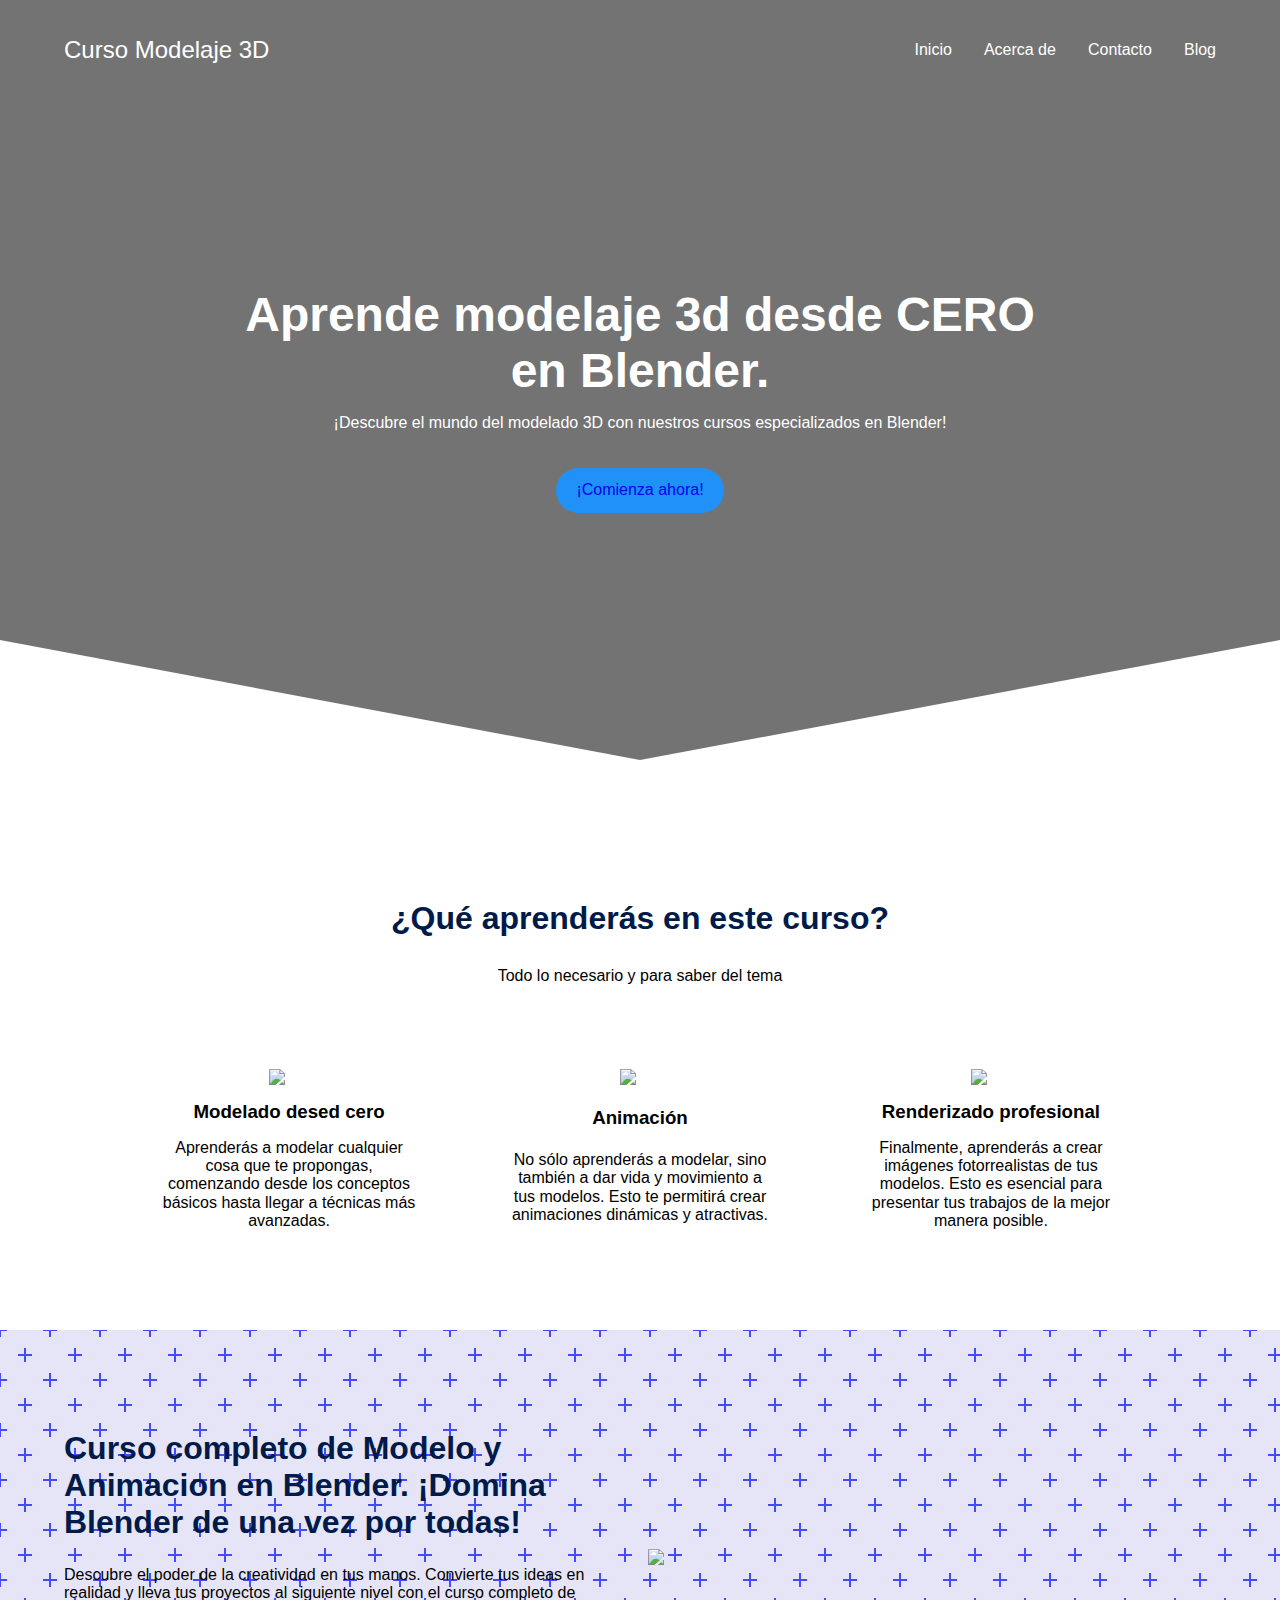
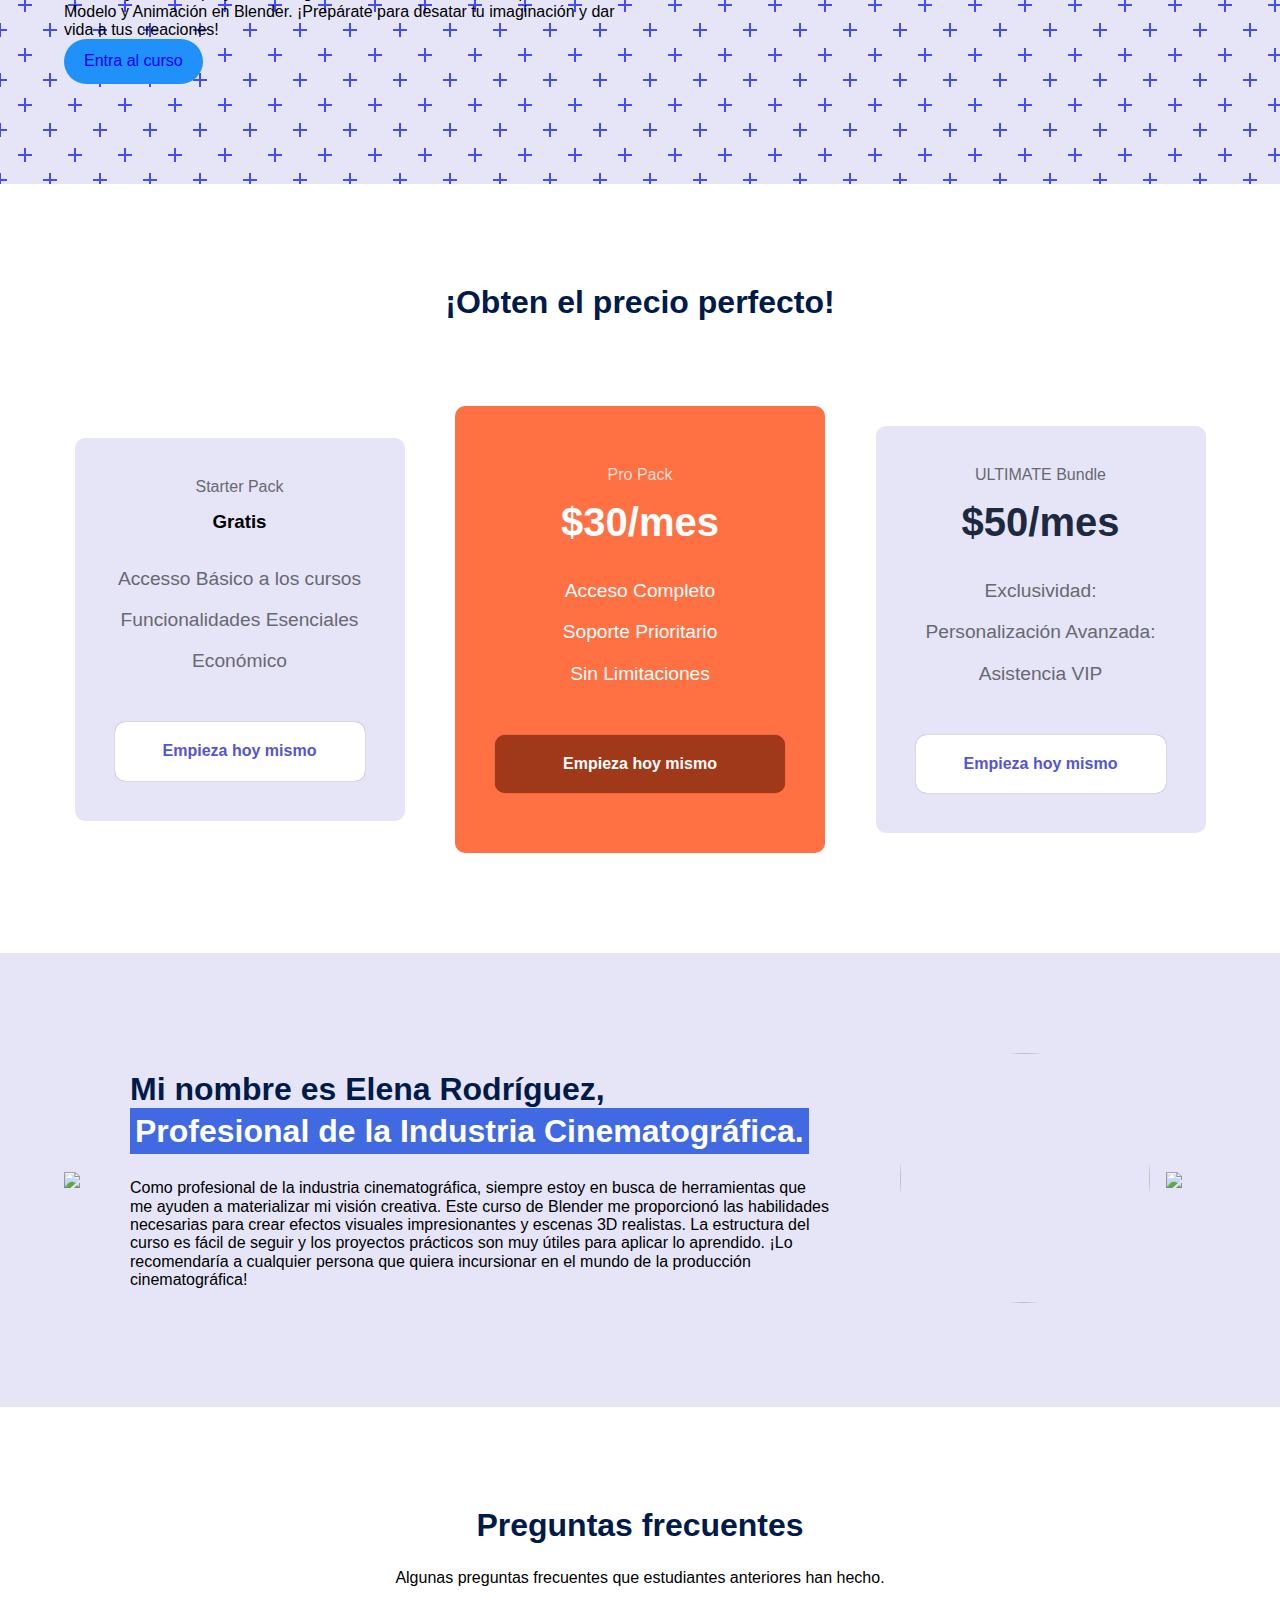
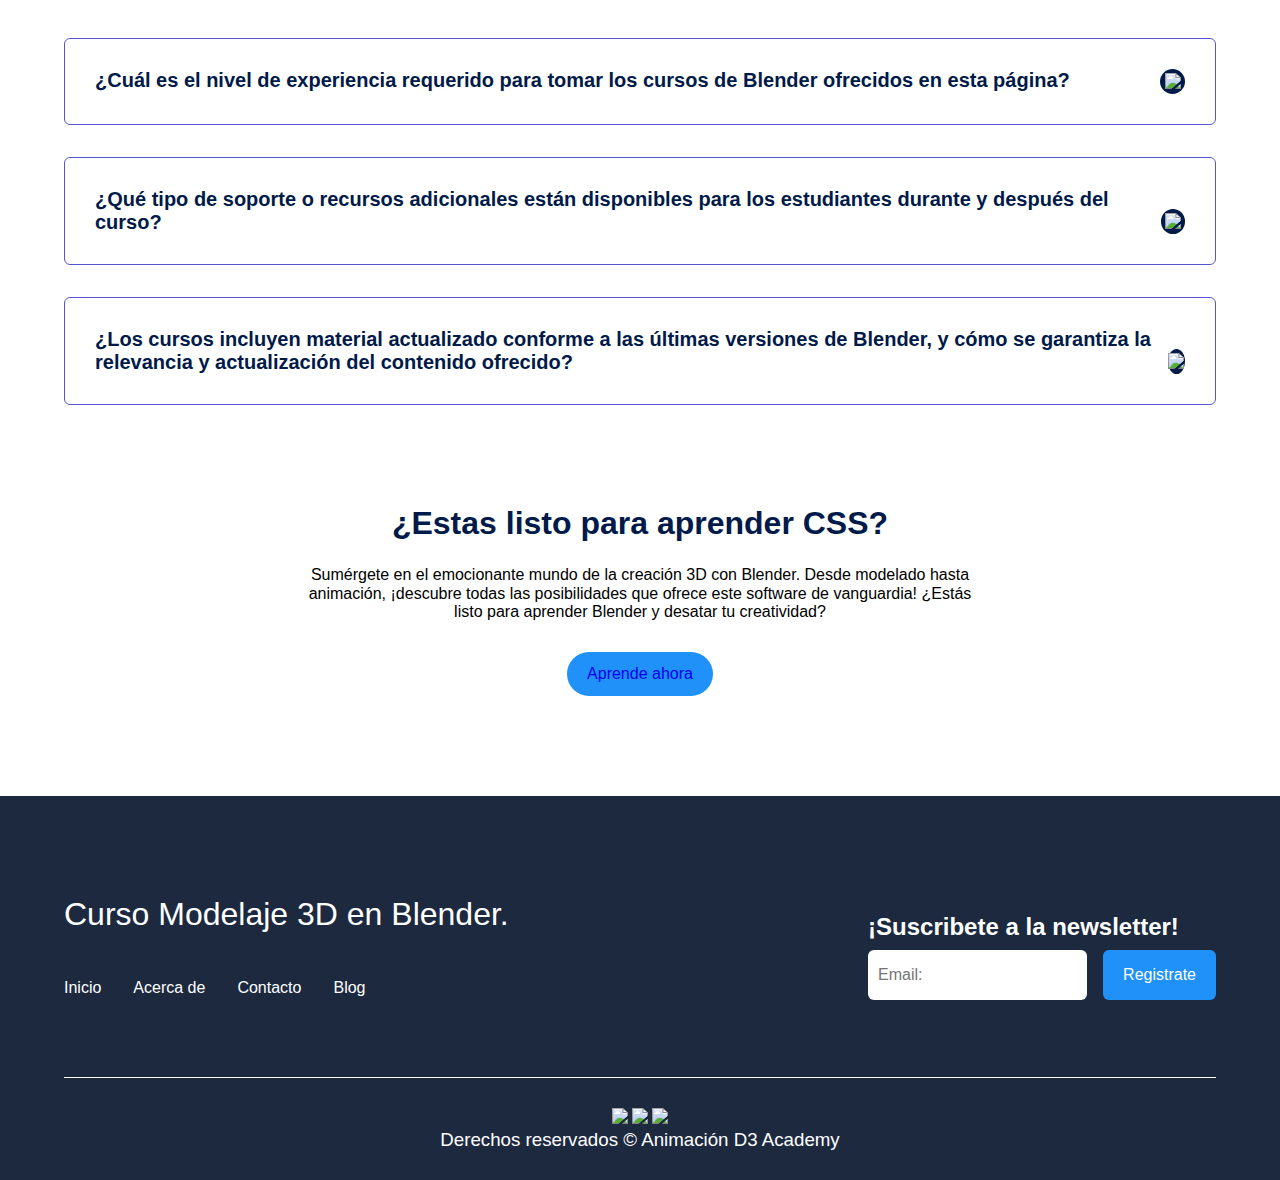
==== index.html @ c4498d9e "Creación de archivos, HTML, Css, Js." ====
<!DOCTYPE html>
<html lang="en">
  <head>
    <meta charset="UTF-8" />
    <meta name="viewport" content="width=device-width, initial-scale=1.0" />
    <title>AD3Academy</title>
    <style>
      @import url("https://fonts.googleapis.com/css2?family=Poppins:wght@300;400;600;700&display=swap");
    </style>
    <link rel="stylesheet" href="./styles/normalize.css" />
    <link rel="stylesheet" href="./styles/styles.css" />
    <link rel="icon" href="/images/icon.ico">
  </head>
  <body>
    <header class="hero">
      <nav class="nav container">
        <div class="nav__logo">
          <h2 class="nav__title">Curso Modelaje 3D</h2>
        </div>

        <ul class="nav__link nav__link--menu">
          <li class="nav__items">
            <a href="#" class="nav__links">Inicio</a>
          </li>
          <li class="nav__items">
            <a href="/WIP.html" class="nav__links">Acerca de</a>
          </li>
          <li class="nav__items">
            <a href="/WIP.html" class="nav__links">Contacto</a>
          </li>
          <li class="nav__items">
            <a href="/WIP.html" class="nav__links">Blog</a>
          </li>

          <img src="./images/close.svg" class="nav__close" />
        </ul>

        <div class="nav__menu">
          <img src="./images/menu.svg" class="nav__img" />
        </div>
      </nav>

      <section class="hero__container container">
        <h1 class="hero__title">Aprende modelaje 3d desde CERO en Blender.</h1>
        <p class="hero__paragraph">
          ¡Descubre el mundo del modelado 3D con nuestros cursos especializados
          en Blender!
        </p>
        <a href="#" class="cta">¡Comienza ahora!</a>
      </section>
    </header>

    <main>
      <section class="container about">
        <h2 class="subtitle">¿Qué aprenderás en este curso?</h2>
        <p class="about__paragraph">Todo lo necesario y para saber del tema</p>

        <div class="about__main">
          <article class="about__icons">
            <img src="./images/Model.svg" class="about__icon" />
            <h3 class="about__title">Modelado desed cero</h3>
            <p class="about__paragrah">
              Aprenderás a modelar cualquier cosa que te propongas, comenzando
              desde los conceptos básicos hasta llegar a técnicas más avanzadas.
            </p>
          </article>

          <article class="about__icons">
            <img src="./images/Animation.svg" class="about__icon" />
            <h3 class="about__title">Animación</h3>
            <p class="about__paragrah">
              No sólo aprenderás a modelar, sino también a dar vida y movimiento
              a tus modelos. Esto te permitirá crear animaciones dinámicas y
              atractivas.
            </p>
          </article>

          <article class="about__icons">
            <img src="./images/CameraMovie.svg" class="about__icon" />
            <h3 class="about__title">Renderizado profesional</h3>
            <p class="about__paragrah">
              Finalmente, aprenderás a crear imágenes fotorrealistas de tus
              modelos. Esto es esencial para presentar tus trabajos de la mejor
              manera posible.
            </p>
          </article>
        </div>
      </section>

      <section class="knowledge">
        <div class="knowledge__container container">
          <div class="knowledege__texts">
            <h2 class="subtitle">
              Curso completo de Modelo y Animacion en Blender. ¡Domina Blender
              de una vez por todas!
            </h2>
            <p class="knowledge__paragraph">
              Descubre el poder de la creatividad en tus manos. Convierte tus
              ideas en realidad y lleva tus proyectos al siguiente nivel con el
              curso completo de Modelo y Animación en Blender. ¡Prepárate para
              desatar tu imaginación y dar vida a tus creaciones!
            </p>
            <a href="#" class="cta">Entra al curso</a>
          </div>

          <figure class="knowledge__picture">
            <img src="./images/macbook.jpg" class="knowledge__img" />
          </figure>
        </div>
      </section>

      <section class="price container">
        <h2 class="subtitle">¡Obten el precio perfecto!</h2>

        <div class="price__table">
          <div class="price__element">
            <p class="price__name">Starter Pack</p>
            <h3 class="plan__price">Gratis</h3>

            <div class="price__items">
              <p class="price__features">Accesso Básico a los cursos</p>
              <p class="price__features">Funcionalidades Esenciales</p>
              <p class="price__features">Económico</p>
            </div>

            <a href="/cursos.html" class="price__cta">Empieza hoy mismo</a>
          </div>

          <div class="price__element price__element--best">
            <p class="price__name">Pro Pack</p>
            <h3 class="price__price">$30/mes</h3>

            <div class="price__items">
              <p class="price__features">Acceso Completo</p>
              <p class="price__features">Soporte Prioritario</p>
              <p class="price__features">Sin Limitaciones</p>
            </div>

            <a href="/cursos.html" class="price__cta">Empieza hoy mismo</a>
          </div>

          <div class="price__element">
            <p class="price__name">ULTIMATE Bundle</p>
            <h3 class="price__price">$50/mes</h3>

            <div class="price__items">
              <p class="price__features">Exclusividad:</p>
              <p class="price__features">Personalización Avanzada:</p>
              <p class="price__features">Asistencia VIP</p>
            </div>

            <a href="/cursos.html" class="price__cta">Empieza hoy mismo</a>
          </div>
        </div>
      </section>

      <section class="testimony">
        <div class="testimony__container container">
          <img
            src="./images/leftarrow.svg"
            class="testimony__arrow"
            id="before"
          />

          <section class="testimony__body testimony__body--show" data-id="1">
            <div class="testimony__texts">
              <h2 class="subtitle">
                Mi nombre es Elena Rodríguez,
                <span class="testimony__course"
                  >Profesional de la Industria Cinematográfica.</span
                >
              </h2>
              <p class="testimony__review">
                Como profesional de la industria cinematográfica, siempre estoy
                en busca de herramientas que me ayuden a materializar mi visión
                creativa. Este curso de Blender me proporcionó las habilidades
                necesarias para crear efectos visuales impresionantes y escenas
                3D realistas. La estructura del curso es fácil de seguir y los
                proyectos prácticos son muy útiles para aplicar lo aprendido.
                ¡Lo recomendaría a cualquier persona que quiera incursionar en
                el mundo de la producción cinematográfica!
              </p>
            </div>

            <figure class="testimony__picture">
              <img src="./images/face.jpg" class="testimony__img" />
            </figure>
          </section>

          <section class="testimony__body" data-id="2">
            <div class="testimony__texts">
              <h2 class="subtitle">
                Mi nombre es Alejandra Perez,
                <span class="testimony__course"
                  >Diseñadora Gráfica Freelance.</span
                >
              </h2>
              <p class="testimony__review">
                El curso de Blender me permitió ampliar mis habilidades en
                diseño 3D de una manera práctica y efectiva. Ahora puedo crear
                modelos y animaciones impresionantes para mis proyectos, lo cual
                ha elevado significativamente el valor de mi trabajo. ¡Altamente
                recomendado!
              </p>
            </div>

            <figure class="testimony__picture">
              <img src="./images/face2.jpg" class="testimony__img" />
            </figure>
          </section>

          <section class="testimony__body" data-id="3">
            <div class="testimony__texts">
              <h2 class="subtitle">
                Mi nombre es Juan García,
                <span class="testimony__course"
                  >Estudiante de Ingeniería en Informática.</span
                >
              </h2>
              <p class="testimony__review">
                Como estudiante de informática, siempre he estado interesado en
                la animación y el modelado 3D. Este curso de Blender no solo me
                proporcionó una comprensión sólida de los fundamentos, sino que
                también me dio las habilidades necesarias para llevar mis
                proyectos personales al siguiente nivel. ¡Excelente instructor y
                contenido de calidad!
              </p>
            </div>

            <figure class="testimony__picture">
              <img src="./images/face3.jpg" class="testimony__img" />
            </figure>
          </section>

          <section class="testimony__body" data-id="4">
            <div class="testimony__texts">
              <h2 class="subtitle">
                Mi nombre es Carlos Sánchez,
                <span class="testimony__course">Artista de Videojuegos.</span>
              </h2>
              <p class="testimony__review">
                Como artista de videojuegos, siempre estoy buscando mejorar mis
                habilidades en modelado y animación 3D. Este curso de Blender
                fue exactamente lo que necesitaba. Los conceptos se presentan de
                manera clara y concisa, y los ejercicios prácticos son
                desafiantes pero muy gratificantes. Gracias a este curso, ahora
                puedo crear personajes y escenarios increíbles para mis
                proyectos de juegos. ¡Lo recomiendo a cualquier persona
                interesada en la creación de juegos!
              </p>
            </div>

            <figure class="testimony__picture">
              <img src="./images/face4.jpg" class="testimony__img" />
            </figure>
          </section>

          <img
            src="./images/rightarrow.svg"
            class="testimony__arrow"
            id="next"
          />
        </div>
      </section>
    </main>

    <section class="questions container">
      <h2 class="subtitle">Preguntas frecuentes</h2>
      <p class="questions__paragraph">
        Algunas preguntas frecuentes que estudiantes anteriores han hecho.
      </p>

      <section class="questions__container">
        <article class="questions__padding">
          <div class="questions__answer">
            <h3 class="questions__title">
              ¿Cuál es el nivel de experiencia requerido para tomar los cursos
              de Blender ofrecidos en esta página?
              <span class="questions__arrow">
                <img src="./images/arrow.svg" class="questions__img" />
              </span>
            </h3>

            <p class="questions__show">
              Nuestros cursos están diseñados para adaptarse a una amplia gama
              de niveles de experiencia, desde principiantes hasta usuarios
              avanzados. Ofrecemos contenido estructurado que comienza desde lo
              básico y avanza gradualmente hacia técnicas más avanzadas. ¡No
              importa si eres nuevo en Blender o ya tienes experiencia, hay algo
              para todos!
            </p>
          </div>
        </article>

        <article class="questions__padding">
          <div class="questions__answer">
            <h3 class="questions__title">
              ¿Qué tipo de soporte o recursos adicionales están disponibles para
              los estudiantes durante y después del curso?
              <span class="questions__arrow">
                <img src="./images/arrow.svg" class="questions__img" />
              </span>
            </h3>

            <p class="questions__show">
              Ofrecemos un conjunto completo de recursos de apoyo para nuestros
              estudiantes. Esto incluye acceso a una comunidad en línea donde
              puedes interactuar con otros estudiantes y profesores, sesiones de
              preguntas y respuestas en vivo, así como materiales
              complementarios, tutoriales y documentación. Además, nuestro
              equipo de soporte está disponible para responder a cualquier
              pregunta que puedas tener durante y después del curso.
            </p>
          </div>
        </article>

        <article class="questions__padding">
          <div class="questions__answer">
            <h3 class="questions__title">
              ¿Los cursos incluyen material actualizado conforme a las últimas
              versiones de Blender, y cómo se garantiza la relevancia y
              actualización del contenido ofrecido?
              <span class="questions__arrow">
                <img src="./images/arrow.svg" class="questions__img" />
              </span>
            </h3>

            <p class="questions__show">
              Sí, nos esforzamos por mantener todo nuestro contenido actualizado
              con las últimas versiones de Blender. Nuestros instructores están
              constantemente revisando y actualizando el material para
              garantizar que esté al día y sea relevante. Además, ofrecemos
              acceso a actualizaciones periódicas y contenido adicional para
              mantenernos al día con los cambios en el software y las nuevas
              técnicas que surgen en el mundo de la animación y el modelado en
              3D.
            </p>
          </div>
        </article>
      </section>

      <section class="questions__offer">
        <h2 class="subtitle">¿Estas listo para aprender CSS?</h2>
        <p class="questions__copy">
          Sumérgete en el emocionante mundo de la creación 3D con Blender. Desde
          modelado hasta animación, ¡descubre todas las posibilidades que ofrece
          este software de vanguardia! ¿Estás listo para aprender Blender y
          desatar tu creatividad?
        </p>
        <a href="#" class="cta">Aprende ahora</a>
      </section>
    </section>

    <footer class="footer">
      <section class="footer__container container">
        <nav class="nav nav--footer">
          <h2 class="footer__title">Curso Modelaje 3D en Blender.</h2>

          <ul class="nav__link nav__link--footer">
            <li class="nav__items">
              <a href="#" class="nav__links">Inicio</a>
            </li>
            <li class="nav__items">
              <a href="#" class="nav__links">Acerca de</a>
            </li>
            <li class="nav__items">
              <a href="#" class="nav__links">Contacto</a>
            </li>
            <li class="nav__items">
              <a href="#" class="nav__links">Blog</a>
            </li>
          </ul>
        </nav>

        <form
          class="footer__form"
          action="https://formspree.io/f/mknkkrkj"
          method="POST"
        >
          <h2 class="footer__newsletter">¡Suscribete a la newsletter!</h2>
          <div class="footer__inputs">
            <input
              type="email"
              placeholder="Email:"
              class="footer__input"
              name="_replyto"
            />
            <input type="submit" value="Registrate" class="footer__submit" />
          </div>
        </form>
      </section>

      <section class="footer__copy container">
        <div class="footer__social">
          <a href="#" class="footer__icons"
            ><img src="./images/facebook.svg" class="footer__img"
          /></a>
          <a href="#" class="footer__icons"
            ><img src="./images/twitter.svg" class="footer__img"
          /></a>
          <a href="#" class="footer__icons"
            ><img src="./images/youtube.svg" class="footer__img"
          /></a>
        </div>

        <h3 class="footer__copyright">
          Derechos reservados &copy; Animación D3 Academy
        </h3>
      </section>
    </footer>
    <script src="/script.js"></script>
  </body>
</html>
---- styles/styles.css ----
:root {
  /*Se crea root para que se pueda acceder con todos los parametros*/
  --padding-container: 100px 0;
  --color-title: #001a49;
}

body {
  font-family: "Poopins", sans-serif;
}

.container {
  width: 90%;
  max-width: 1200px;
  margin: 0 auto;
  overflow: hidden;
  padding: var(--padding-container);
}

.hero {
  width: 100%;
  height: 100vh;
  min-height: 600px;
  max-height: 800px;
  position: relative;
  display: grid;
  grid-template-rows: 100px 1fr;
  color: #fff;
}

.hero::before {
  content: "";
  top: 0;
  left: 0;
  position: absolute;
  width: 100%;
  height: 100%;
  background-image: linear-gradient(180deg, #0000008c 0%, #0000008c 100%),
    url("../images/background.png");
  background-size: cover;
  clip-path: polygon(0 0, 100% 0, 100% 80%, 50% 95%, 0 80%);
  z-index: -1;
}

/* Nav */
.nav {
  --padding-container: 0;
  height: 100%;
  display: flex;
  align-items: center;
}

.nav__title {
  font-weight: 300;
}

.nav__items {
  list-style: none;
}
.nav__link {
  margin-left: auto;
  padding: 0;
  display: grid;
  grid-auto-flow: column;
  grid-auto-columns: max-content;
  gap: 2em;
}

.nav__links {
  color: #fff;
  text-decoration: none;
}

.nav__menu {
  margin-left: auto;
  cursor: pointer;
  display: none;
}

.nav__img {
  display: block;
  width: 30px;
}

.nav__close {
  display: var(--show, none);
}

/* Hero container */

.hero__container {
  max-width: 800px;
  --padding-container: 0;
  display: grid;
  grid-auto-rows: max-content;
  align-content: center;
  gap: 1em;
  padding-bottom: 100px;
  text-align: center;
}

.hero__title {
  font-size: 3rem;
}

.hero__paragraph {
  margin-bottom: 20px;
}

.cta {
  display: inline-block;
  background-color: #2091f9;
  justify-self: center;
  columns: #fff;
  text-decoration: none;
  padding: 13px 20px;
  border-radius: 30px;
}

/* About */
.about {
  text-align: center;
}

.subtitle {
  color: var(--color-title);
  font-size: 2rem;
  margin-bottom: 25px;
}

.about__paragraph {
  line-height: 1.7;
}

.about__main {
  padding-top: 80px;
  display: grid;
  width: 90%;
  margin: 0 auto;
  gap: 1em;
  overflow: hidden;
  grid-template-columns: repeat(auto-fit, minmax(260px, auto));
}

.about__icons {
  display: grid;
  gap: 1em;
  justify-items: center;
  width: 260px;
  overflow: hidden;
  margin: 0 auto;
}

.about__icon {
  width: 40px;
}

/* Knowledge */

.knowledge {
  background-color: #5a5a66; /*Extraido de CSS Backgroud parents*/

  background: radial-gradient(
      circle,
      transparent 20%,
      #e5e5f7 20%,
      #e5e5f7 80%,
      transparent 80%,
      transparent
    ),
    radial-gradient(
        circle,
        transparent 20%,
        #e5e5f7 20%,
        #e5e5f7 80%,
        transparent 80%,
        transparent
      )
      25px 25px,
    linear-gradient(#444cf7 2px, transparent 2px) 0 -1px,
    linear-gradient(90deg, #444cf7 2px, #e5e5f7 2px) -1px 0;
  background-size: 50px 50px, 50px 50px, 25px 25px, 25px 25px;
  overflow: hidden;
}

.knowledge__container {
  display: grid;
  grid-template-columns: 1fr 1fr;
  gap: 1em;
  align-items: center;
}

.knowledge__pictures {
  max-width: 500px;
}

.knowledge__img {
  width: 100%;
  display: block;
}

/* Prices */

.price {
  text-align: center;
}

.price__table {
  padding-top: 60px;
  display: flex;
  flex-wrap: wrap;
  gap: 2.5em;
  justify-content: space-evenly;
  align-items: center;
}

.price__element {
  background-color: #e5e5f7;
  text-align: center;
  border-radius: 10px;
  width: 330px;
  padding: 40px;
  --color-plan: #696871;
  --color-price: #1d293f;
  --bg-cta: #fff;
  --color-cta: #5454d4;
  --color-items: #696871;
}

.price__element--best {
  width: 370px;
  padding: 60px 40px;
  background-color: #ff7143;
  --color-plan: rgb(255 255 255 / 75%);
  --color-price: #fff;
  --bg-cta: #9f3919;
  --color-cta: #fff;
  --color-items: #fff;
}

.price__name {
  color: var(--color-plan);
  margin-bottom: 15px;
  font-weight: 300;
}

.price__price {
  font-size: 2.5rem;
  color: var(--color-price);
}

.price__items {
  margin-top: 35px;
  display: grid;
  gap: 1em;
  font-weight: 300;
  font-size: 1.2rem;
  margin-bottom: 50px;
  color: var(--color-items);
}

.price__cta {
  display: block;
  padding: 20px 0;
  border-radius: 10px;
  text-decoration: none;
  background-color: var(--bg-cta);
  font-weight: 600;
  color: var(--color-cta);
  box-shadow: 0 0 1px rgba(0, 0, 0, 0.5);
}

/* Slider Testimony */

.testimony {
  background-color: #e5e5f7;
}

.testimony__container {
  display: grid;
  grid-template-columns: 50px 1fr 50px;
  gap: 1em;
  align-items: center;
}

.testimony__body {
  display: grid;
  grid-template-columns: 1fr max-content;
  justify-content: space-between;
  align-items: center;
  gap: 2em;
  grid-column: 2/3;
  grid-row: 1/2;
  opacity: 0;
  pointer-events: none;
}

.testimony__body--show {
  pointer-events: unset;
  opacity: 1;
  transition: opacity 1.5s ease-in-out;
}

.testimony__img {
  width: 250px;
  height: 250px;
  border-radius: 50%;
  object-fit: cover;
  object-position: 50% 30%;
}

.testimony__texts {
  max-width: 700px;
}

.testimony__course {
  background-color: royalblue;
  color: #fff;
  display: inline-block;
  padding: 5px;
}

.testimony__arrow {
  width: 90%;
  cursor: pointer;
}

.questions {
  text-align: center;
}

.questions__container {
  display: grid;
  gap: 2em;
  padding-top: 50px;
  padding-bottom: 100px;
}

.questions__padding {
  padding: 0;
  transition: padding 0.3s;
  border: 1px solid #5454d4;
  border-radius: 6px;
}

.questions__padding--add {
  padding-bottom: 30px;
}

.questions__answer {
  padding: 0 30px 0;
  overflow: hidden;
}

.questions__title {
  text-align: left;
  display: flex;
  font-size: 20px;
  padding: 30px 0 30px;
  cursor: pointer;
  color: var(--color-title);
  justify-content: space-between;
}

.questions__arrow {
  border-radius: 50%;
  background-color: var(--color-title);
  width: 25px;
  height: 25px;
  display: flex;
  justify-content: center;
  align-items: center;
  align-self: flex-end;
  margin-left: 10px;
  transition: transform 0.3s;
}

.questions__arrow--rotate {
  transform: rotate(180deg);
}

.questions__show {
  text-align: left;
  height: 0;
  transition: height 0.3s;
}

.questions__img {
  display: block;
}

.questions__copy {
  width: 60%;
  margin: 0 auto;
  margin-bottom: 30px;
}

.footer {
  background-color: #1d293f;
}

.footer__title {
  font-weight: 300;
  font-size: 2rem;
  margin-bottom: 30px;
}

.footer__title,
.footer__newsletter {
  color: #fff;
}

.footer__container {
  display: flex;
  justify-content: space-between;
  align-items: center;
  border-bottom: 1px solid #fff;
  padding-bottom: 60px;
}

.nav--footer {
  padding-bottom: 20px;
  display: grid;
  gap: 1em;
  grid-auto-flow: row;
  height: 100%;
}

.nav__link--footer {
  display: flex;
  margin: 0;
  margin-right: 20px;
  flex-wrap: wrap;
}

.footer__inputs {
  margin-top: 10px;
  display: flex;
  overflow: hidden;
}

.footer__input {
  background-color: #fff;
  height: 50px;
  display: block;
  padding-left: 10px;
  border-radius: 6px;
  font-size: 1rem;
  outline: none;
  border: none;
  margin-right: 16px;
}

.footer__submit {
  margin-left: auto;
  display: inline-block;
  height: 50px;
  padding: 0 20px;
  background-color: #2091f9;
  border: none;
  font-size: 1rem;
  color: #fff;
  border-radius: 6px;
  cursor: pointer;
}

.footer__copy {
  --padding-container: 30px 0;
  text-align: center;
  color: #fff;
}

.footer__copyright {
  font-weight: 300;
}

.footer__icons {
  margin-bottom: 10px;
}

.footer__img {
  width: 30px;
}
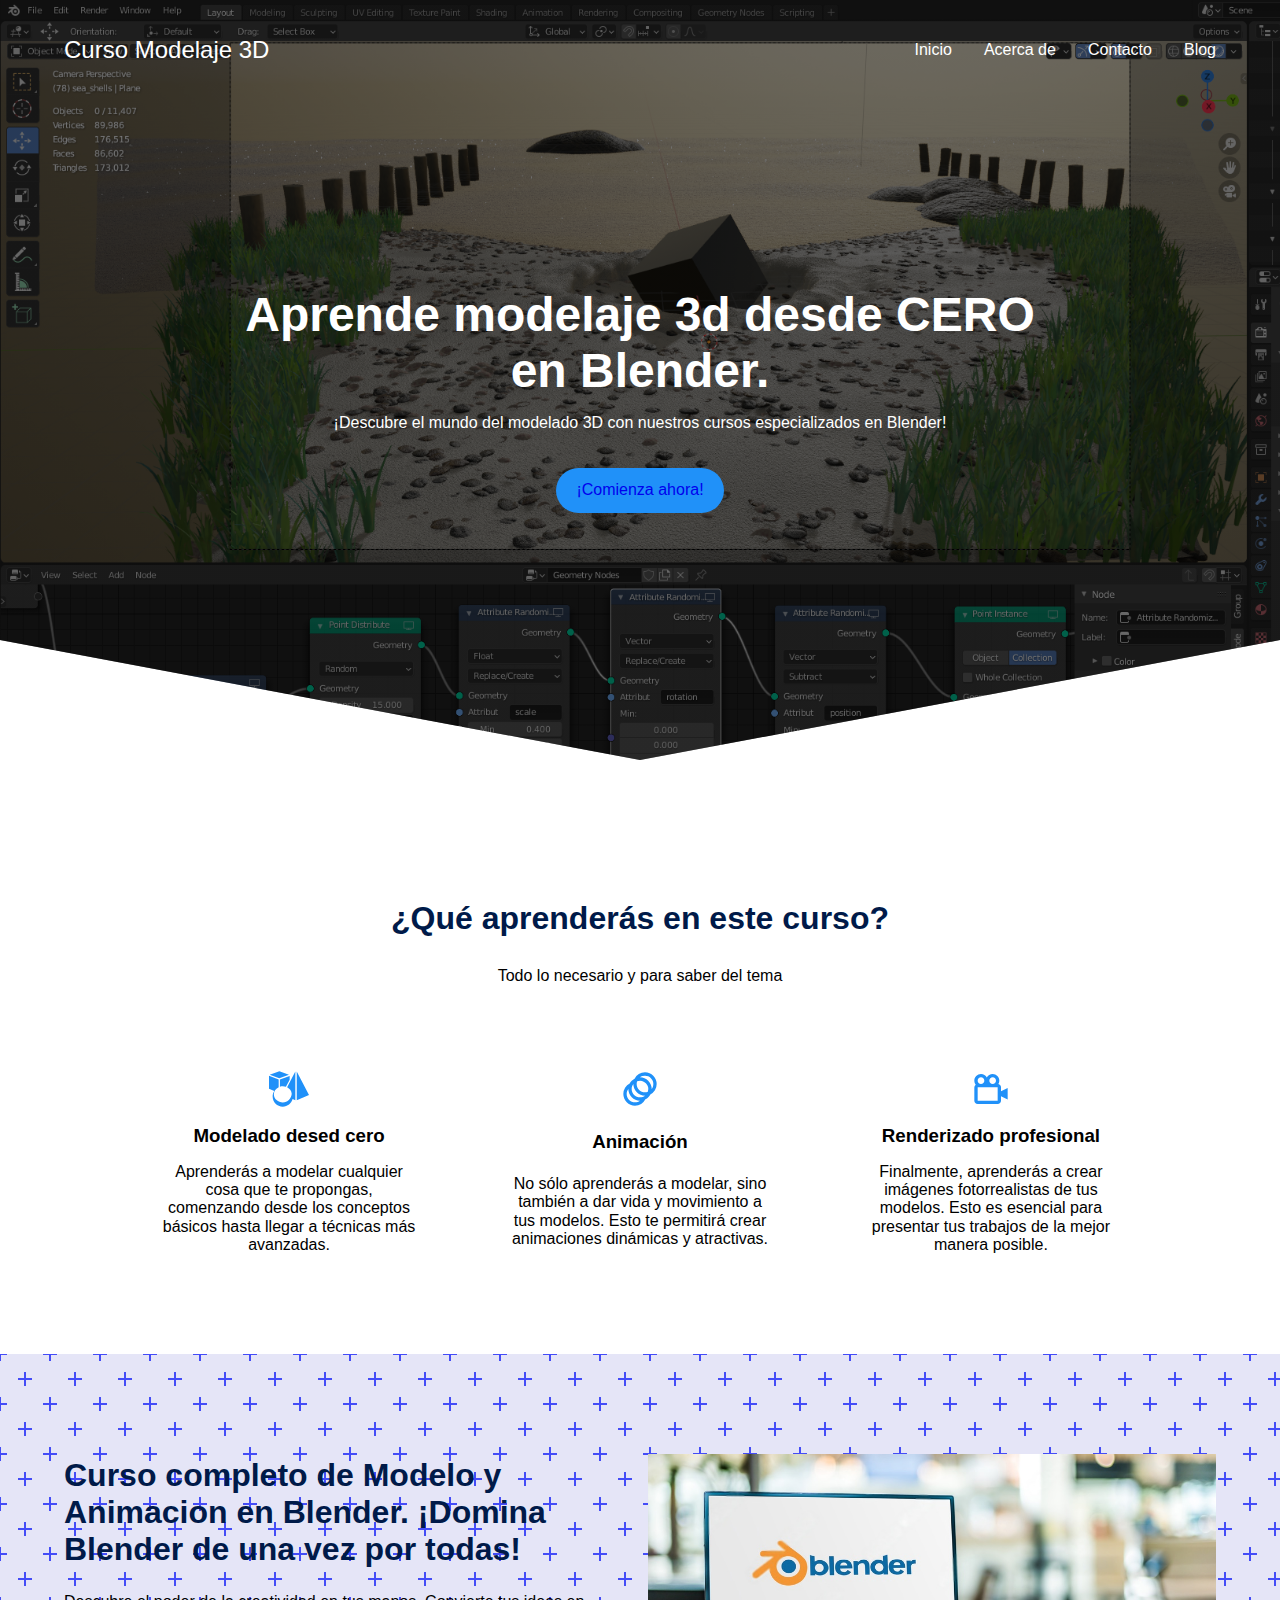
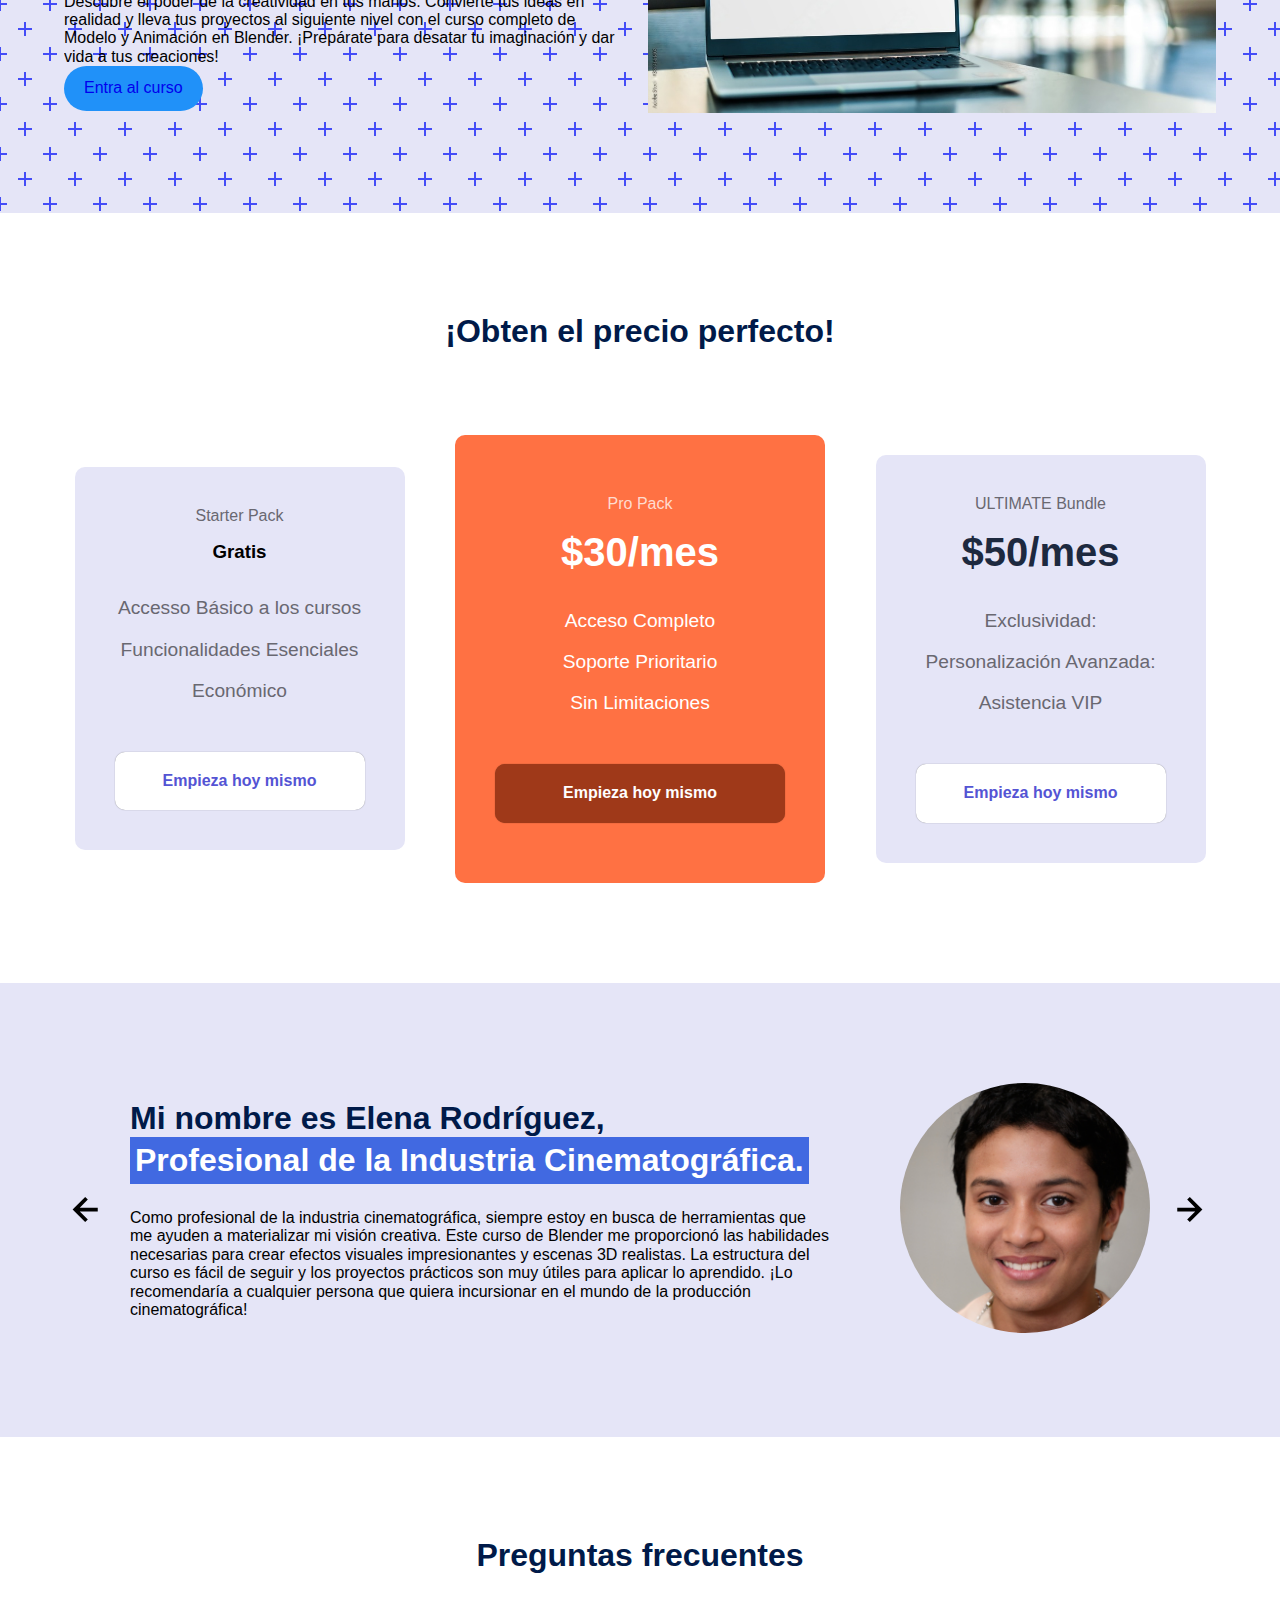
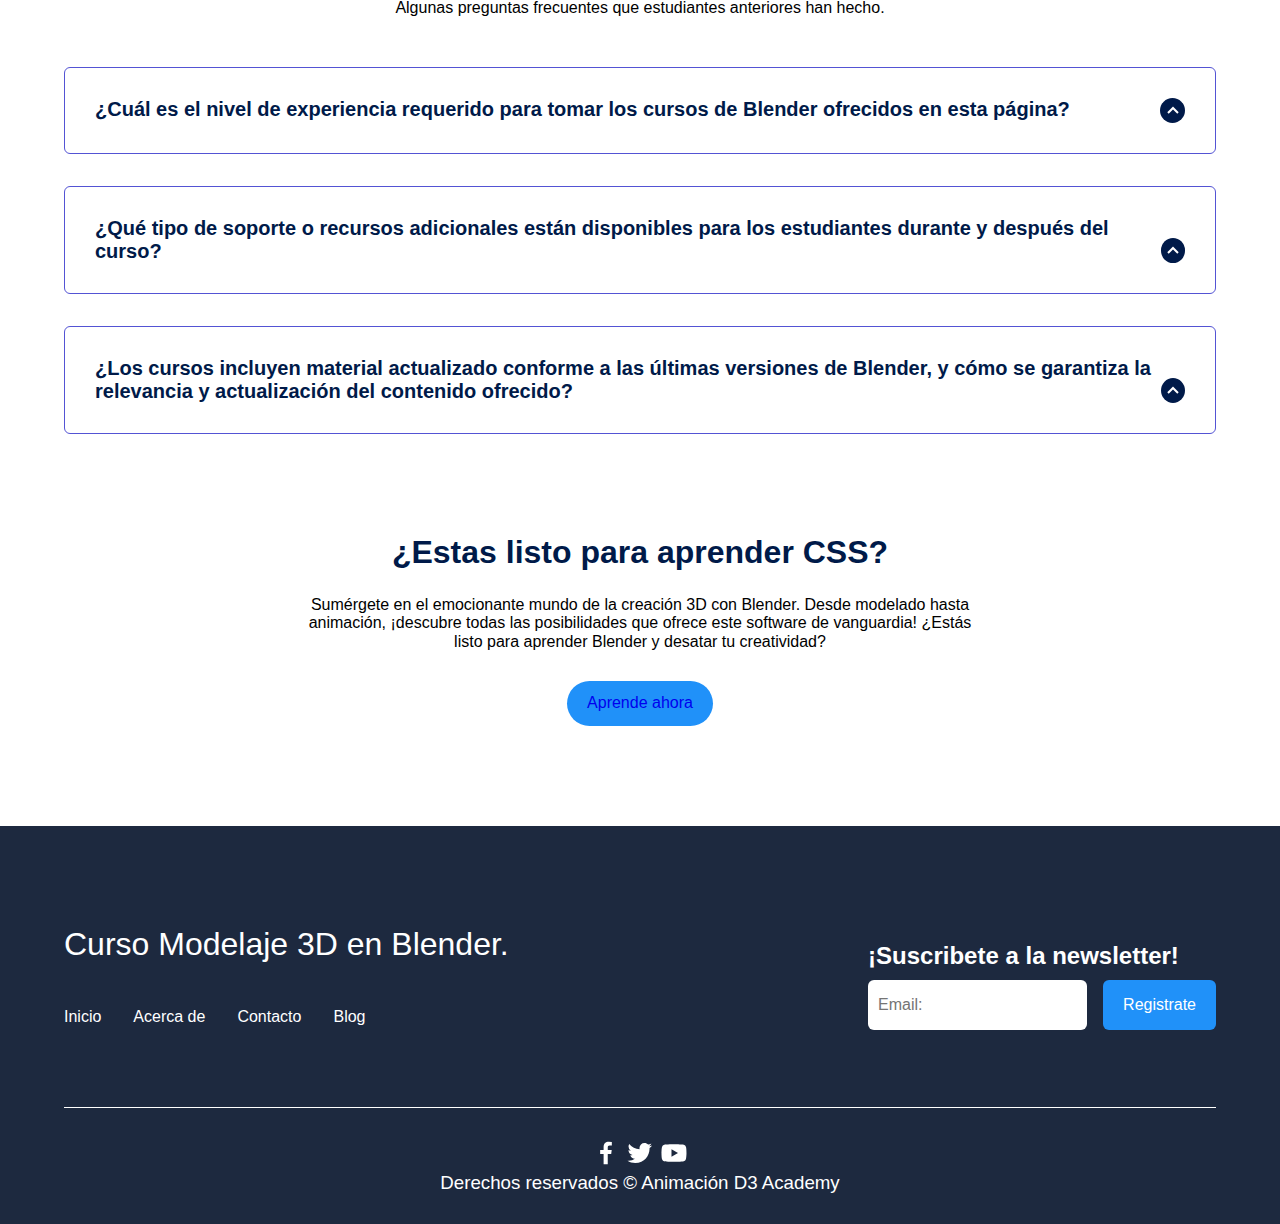
==== commit 887fda2e: "Correción de errores en las URL" ====
--- a/index.html
+++ b/index.html
@@ -9,7 +9,7 @@
     </style>
     <link rel="stylesheet" href="./styles/normalize.css" />
     <link rel="stylesheet" href="./styles/styles.css" />
-    <link rel="icon" href="/images/icon.ico">
+    <link rel="icon" href="/images/icon.ico" />
   </head>
   <body>
     <header class="hero">
@@ -23,13 +23,13 @@
             <a href="#" class="nav__links">Inicio</a>
           </li>
           <li class="nav__items">
-            <a href="/WIP.html" class="nav__links">Acerca de</a>
+            <a href="WIP.html" class="nav__links">Acerca de</a>
           </li>
           <li class="nav__items">
-            <a href="/WIP.html" class="nav__links">Contacto</a>
+            <a href="WIP.html" class="nav__links">Contacto</a>
           </li>
           <li class="nav__items">
-            <a href="/WIP.html" class="nav__links">Blog</a>
+            <a href="WIP.html" class="nav__links">Blog</a>
           </li>
 
           <img src="./images/close.svg" class="nav__close" />
@@ -123,7 +123,7 @@
               <p class="price__features">Económico</p>
             </div>
 
-            <a href="/cursos.html" class="price__cta">Empieza hoy mismo</a>
+            <a href="./cursos.html" class="price__cta">Empieza hoy mismo</a>
           </div>
 
           <div class="price__element price__element--best">
@@ -136,7 +136,7 @@
               <p class="price__features">Sin Limitaciones</p>
             </div>
 
-            <a href="/cursos.html" class="price__cta">Empieza hoy mismo</a>
+            <a href="cursos.html" class="price__cta">Empieza hoy mismo</a>
           </div>
 
           <div class="price__element">
@@ -149,7 +149,7 @@
               <p class="price__features">Asistencia VIP</p>
             </div>
 
-            <a href="/cursos.html" class="price__cta">Empieza hoy mismo</a>
+            <a href="cursos.html" class="price__cta">Empieza hoy mismo</a>
           </div>
         </div>
       </section>
@@ -361,13 +361,13 @@
               <a href="#" class="nav__links">Inicio</a>
             </li>
             <li class="nav__items">
-              <a href="#" class="nav__links">Acerca de</a>
+              <a href="WIP.html" class="nav__links">Acerca de</a>
             </li>
             <li class="nav__items">
-              <a href="#" class="nav__links">Contacto</a>
+              <a href="WIP.html" class="nav__links">Contacto</a>
             </li>
             <li class="nav__items">
-              <a href="#" class="nav__links">Blog</a>
+              <a href="WIP.html" class="nav__links">Blog</a>
             </li>
           </ul>
         </nav>
@@ -408,6 +408,6 @@
         </h3>
       </section>
     </footer>
-    <script src="/script.js"></script>
+    <script src="./script.js"></script>
   </body>
 </html>
